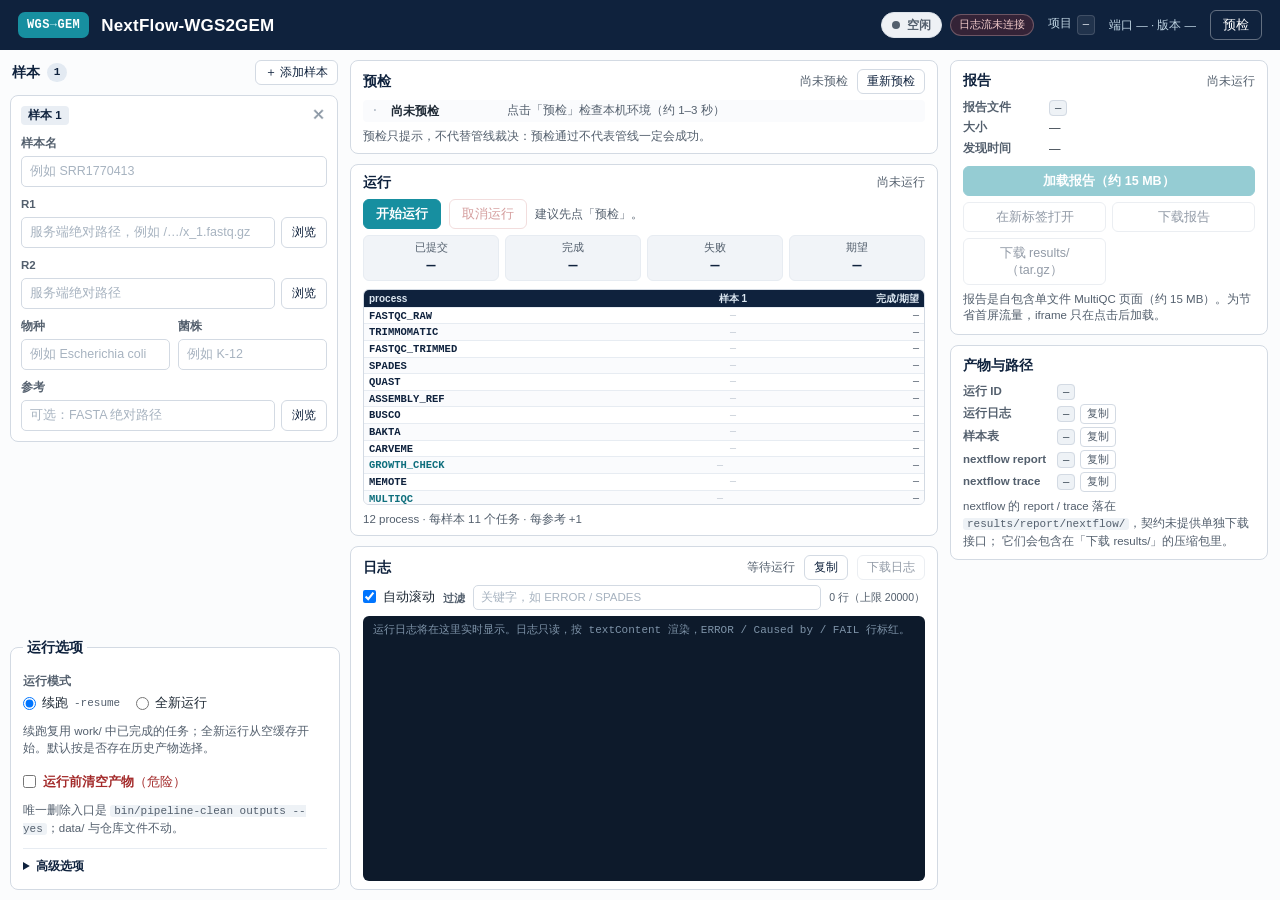
==== ui/index.html @ 9673b5d3 "feat(ui): add the single-page operational interface One page, no framework, no build, no external re" ====
<!DOCTYPE html>
<html lang="zh-CN">
<head>
<meta charset="utf-8">
<meta name="viewport" content="width=device-width, initial-scale=1">
<title>NextFlow-WGS2GEM · 本地运行控制台</title>
<link rel="icon" href="data:,">
<link rel="stylesheet" href="style.css">
</head>
<body>
<a class="skip-link" href="#main">跳到主内容</a>

<header class="topbar">
  <div class="brand">
    <span class="brand-mark" aria-hidden="true">WGS<span class="brand-arrow">→</span>GEM</span>
    <div class="brand-text">
      <h1>NextFlow-WGS2GEM</h1>
      <p>细菌 WGS → 基因组尺度代谢模型 · 本地单用户控制台</p>
    </div>
  </div>

  <div class="topbar-side">
    <div class="status-wrap">
      <span id="status-badge" class="badge badge-idle" data-state="idle" role="status" aria-live="polite">空闲</span>
      <span id="conn-badge" class="conn conn-off" title="日志流连接状态">日志流未连接</span>
    </div>
    <div class="meta-line">
      <span class="meta-item">项目 <code id="project-path" class="path" title="项目根目录">—</code></span>
      <span class="meta-item" id="server-meta">端口 — · 版本 —</span>
    </div>
    <button id="btn-preflight" class="btn btn-ghost" type="button">预检</button>
  </div>
</header>

<div id="lan-banner" class="banner banner-bad" role="alert" hidden></div>

<main id="main" class="layout">

  <!-- ======================= 左栏：输入 ======================= -->
  <section class="col col-left" aria-labelledby="left-h">
    <div class="col-head">
      <h2 id="left-h">样本 <span id="sample-count" class="count-chip">0</span></h2>
      <button id="btn-add-sample" class="btn btn-small" type="button">＋ 添加样本</button>
    </div>

    <div id="sample-list" class="sample-list" aria-live="polite"></div>
    <p id="sample-empty-hint" class="empty-hint" hidden>
      还没有样本。至少添加 1 个样本（样本名 + R1 + R2 绝对路径）才能开始运行。
    </p>

    <fieldset id="run-options" class="panel options-panel">
      <legend>运行选项</legend>

      <div class="field">
        <span class="field-label" id="mode-label">运行模式</span>
        <div class="radio-row" role="radiogroup" aria-labelledby="mode-label">
          <label class="radio"><input type="radio" name="mode" value="resume" checked> 续跑 <code>-resume</code></label>
          <label class="radio"><input type="radio" name="mode" value="fresh"> 全新运行</label>
        </div>
        <p class="hint">续跑复用 work/ 中已完成的任务；全新运行从空缓存开始。默认按是否存在历史产物选择。</p>
      </div>

      <div class="field">
        <label class="check danger-check">
          <input type="checkbox" id="clean-check">
          <span>运行前清空产物<em>（危险）</em></span>
        </label>
        <p class="hint">唯一删除入口是 <code>bin/pipeline-clean outputs --yes</code>；data/ 与仓库文件不动。</p>

        <div id="clean-plan" class="clean-plan" hidden>
          <div class="clean-plan-head">
            <span>pipeline-clean check · 将删除以下内容</span>
            <span class="badge badge-warn">不可撤销</span>
          </div>
          <pre id="clean-plan-text" class="clean-plan-text">（尚无预检结果，点击顶栏「预检」后显示清单）</pre>
          <p class="hint">勾选后开始运行会先展示清单并要求二次确认；确认后先执行清理，清理失败则不启动 nextflow。</p>
        </div>
      </div>

      <details class="advanced">
        <summary>高级选项</summary>
        <div class="adv-body">
          <div class="field">
            <label class="field-label" for="profile-select">profile</label>
            <select id="profile-select">
              <option value="standard">standard（默认）</option>
              <option value="lowmem">lowmem（低内存）</option>
            </select>
          </div>
          <div class="field">
            <label class="field-label" for="report-tag">report_tag</label>
            <input id="report-tag" type="text" inputmode="latin" placeholder="例如 cohortB（可空）" autocomplete="off" spellcheck="false">
            <p class="hint">只允许字母、数字、点、下划线、连字符；空值表示不传 <code>--report_tag</code>。</p>
          </div>
        </div>
      </details>
    </fieldset>
  </section>

  <!-- ======================= 中栏：运行 ======================= -->
  <section class="col col-mid" aria-labelledby="mid-h">
    <h2 id="mid-h" class="sr-only">运行状态</h2>

    <div id="failure-panel" class="panel panel-fail" role="alert" hidden></div>
    <div id="notice-panel" class="notice" hidden></div>

    <section class="panel panel-preflight" aria-labelledby="preflight-h">
      <div class="panel-head">
        <h2 id="preflight-h">预检</h2>
        <span id="preflight-summary" class="summary muted">尚未预检</span>
        <button id="btn-preflight-2" class="btn btn-small" type="button">重新预检</button>
      </div>
      <ul id="preflight-list" class="check-list">
        <li class="check-item status-unknown"><span class="check-icon" aria-hidden="true">·</span><span class="check-label">尚未预检</span><span class="check-detail">点击「预检」检查本机环境（约 1–3 秒）</span></li>
      </ul>
      <p id="preflight-foot" class="hint">预检只提示，不代替管线裁决：预检通过不代表管线一定会成功。</p>
    </section>

    <section class="panel panel-run" aria-labelledby="run-h">
      <div class="panel-head">
        <h2 id="run-h">运行</h2>
        <span id="run-meta" class="summary muted">尚未运行</span>
      </div>

      <div class="action-row">
        <button id="btn-run" class="btn btn-primary" type="button" disabled>开始运行</button>
        <button id="btn-cancel" class="btn btn-danger" type="button" disabled>取消运行</button>
        <span id="action-hint" class="hint" role="status" aria-live="polite"></span>
      </div>

      <div class="counters" aria-label="任务计数">
        <div class="counter"><span class="counter-label">已提交</span><b id="count-submitted">—</b></div>
        <div class="counter"><span class="counter-label">完成</span><b id="count-completed">—</b></div>
        <div class="counter"><span class="counter-label">失败</span><b id="count-failed">—</b></div>
        <div class="counter"><span class="counter-label">期望</span><b id="count-expected">—</b></div>
      </div>

      <div class="ladder-wrap">
        <table id="ladder" class="ladder">
          <caption class="sr-only">阶段阶梯：12 个 process × 样本的完成情况</caption>
          <thead id="ladder-head"></thead>
          <tbody id="ladder-body"></tbody>
        </table>
      </div>
      <p id="ladder-hint" class="hint"></p>
    </section>

    <section class="panel panel-log" aria-labelledby="log-h">
      <div class="panel-head log-head">
        <h2 id="log-h">日志</h2>
        <span id="log-meta" class="summary muted">等待运行</span>
        <button id="btn-log-copy" class="btn btn-small" type="button">复制</button>
        <a id="btn-log-download" class="btn btn-small" href="api/download?what=log">下载日志</a>
      </div>
      <div class="log-toolbar">
        <label class="check"><input type="checkbox" id="auto-scroll" checked> 自动滚动</label>
        <label class="field-label" for="log-filter">过滤</label>
        <input id="log-filter" type="search" placeholder="关键字，如 ERROR / SPADES" autocomplete="off" spellcheck="false">
        <span id="log-count" class="muted">0 行</span>
      </div>
      <pre id="log" class="log" tabindex="0" aria-label="运行日志（只读）"><span class="log-placeholder">运行日志将在这里实时显示。日志只读，按 textContent 渲染，ERROR / Caused by / FAIL 行标红。</span></pre>
    </section>
  </section>

  <!-- ======================= 右栏：结果 ======================= -->
  <aside class="col col-right" aria-labelledby="right-h">
    <h2 id="right-h" class="sr-only">结果与产物</h2>

    <section class="panel panel-report" aria-labelledby="report-h">
      <div class="panel-head">
        <h2 id="report-h">报告</h2>
        <span id="report-state" class="summary muted">尚未运行</span>
      </div>

      <dl class="kv">
        <dt>报告文件</dt>
        <dd><code id="report-path" class="path">—</code></dd>
        <dt>大小</dt>
        <dd id="report-size">—</dd>
        <dt>发现时间</dt>
        <dd id="report-found">—</dd>
      </dl>

      <div class="report-actions">
        <button id="btn-load-report" class="btn btn-primary" type="button" disabled>加载报告（约 15 MB）</button>
        <a id="link-open-report" class="btn" href="api/report" target="_blank" rel="noopener" aria-disabled="true">在新标签打开</a>
        <button id="btn-download-report" class="btn" type="button" disabled>下载报告</button>
        <a id="link-download-results" class="btn" href="api/download?what=results" aria-disabled="true">下载 results/（tar.gz）</a>
      </div>
      <p id="report-hint" class="hint">报告是自包含单文件 MultiQC 页面。为节省首屏流量，iframe 只在点击后加载。</p>

      <div id="report-frame-wrap" class="report-frame-wrap" hidden>
        <div class="report-frame-bar">
          <span>报告预览（iframe）</span>
          <button id="btn-unload-report" class="btn btn-small" type="button">卸载 iframe</button>
        </div>
        <iframe id="report-frame" class="report-frame" title="MultiQC 报告预览"></iframe>
      </div>
    </section>

    <section class="panel panel-artifacts" aria-labelledby="artifacts-h">
      <div class="panel-head">
        <h2 id="artifacts-h">产物与路径</h2>
      </div>
      <dl class="kv kv-artifacts">
        <dt>运行 ID</dt>
        <dd><code id="artifact-run-id" class="path">—</code></dd>
        <dt>运行日志</dt>
        <dd><code id="artifact-log" class="path">—</code><button class="btn-mini" type="button" data-copy="artifact-log">复制</button></dd>
        <dt>样本表</dt>
        <dd><code id="artifact-sheet" class="path">—</code><button class="btn-mini" type="button" data-copy="artifact-sheet">复制</button></dd>
        <dt>nextflow report</dt>
        <dd><code id="artifact-nf-report" class="path">—</code><button class="btn-mini" type="button" data-copy="artifact-nf-report">复制</button></dd>
        <dt>nextflow trace</dt>
        <dd><code id="artifact-nf-trace" class="path">—</code><button class="btn-mini" type="button" data-copy="artifact-nf-trace">复制</button></dd>
      </dl>
      <p class="hint">
        nextflow 的 report / trace 落在 <code>results/report/nextflow/</code>，契约未提供单独下载接口；
        它们会包含在「下载 results/」的压缩包里。
      </p>
    </section>
  </aside>
</main>

<div id="toast-region" class="toast-region" role="status" aria-live="polite"></div>
<div id="modal-root"></div>

<div id="auth-overlay" class="overlay" hidden>
  <div class="overlay-card">
    <h1>需要启动器 token</h1>
    <p>本页面只能通过启动器打印的完整 URL 打开（URL 里带 <code>?token=…</code>）。</p>
    <p class="hint">请在终端运行 <code>bin/pipeline-ui</code>，然后打开它打印的地址；不要把地址发给别人。</p>
  </div>
</div>

<script src="app.js"></script>
</body>
</html>
---- ui/style.css ----
/* NextFlow-WGS2GEM — local UI. No external resources, no framework, no build. */

:root {
  --navy: #0f223d;
  --navy-soft: #1b3557;
  --teal: #178fa0;
  --teal-dark: #0f6f7d;
  --grey: #535f6d;
  --line: #d3dae3;
  --line-soft: #e7ecf2;
  --bg: #fbfcfd;
  --panel: #f1f4f8;
  --white: #ffffff;
  --ink: #1c2733;
  --warn: #b06a00;
  --warn-bg: #fdf3e3;
  --ok: #1b6e40;
  --ok-bg: #e8f4ec;
  --bad: #a32a2a;
  --bad-bg: #fdeaea;
  --interrupted: #5b4b8a;
  --interrupted-bg: #eeebf7;
  --radius: 8px;
  --mono: "SF Mono", Menlo, Consolas, "Liberation Mono", monospace;
}

* { box-sizing: border-box; }

/* The `hidden` attribute must win over any author `display` rule. */
[hidden] { display: none !important; }

html, body { height: 100%; }

body {
  margin: 0;
  background: var(--bg);
  color: var(--ink);
  font: 14px/1.5 -apple-system, BlinkMacSystemFont, "Segoe UI", "PingFang SC",
        "Hiragino Sans GB", "Microsoft YaHei", Helvetica, Arial, sans-serif;
  display: flex;
  flex-direction: column;
  overflow: hidden;
}

code, pre, .mono { font-family: var(--mono); }

.sr-only {
  position: absolute; width: 1px; height: 1px; padding: 0; margin: -1px;
  overflow: hidden; clip: rect(0 0 0 0); white-space: nowrap; border: 0;
}

.skip-link {
  position: absolute; left: 12px; top: -48px; z-index: 100;
  background: var(--navy); color: #fff; padding: 8px 14px; border-radius: 0 0 6px 6px;
  text-decoration: none; transition: top .15s ease;
}
.skip-link:focus { top: 0; }

/* ---------------------------------------------------------------- topbar */

.topbar {
  flex: 0 0 auto;
  background: var(--navy);
  color: #fff;
  padding: 10px 18px;
  display: flex;
  align-items: center;
  justify-content: space-between;
  gap: 16px;
  flex-wrap: wrap;
}

.brand { display: flex; align-items: center; gap: 12px; min-width: 0; }

.brand-mark {
  flex: 0 0 auto;
  background: var(--teal);
  color: #fff;
  border-radius: 7px;
  padding: 7px 9px;
  font: 700 12px/1 var(--mono);
  letter-spacing: .4px;
}
.brand-arrow { color: #c8f0f5; }

.brand-text { min-width: 0; }
.brand-text h1 { margin: 0; font-size: 17px; letter-spacing: .2px; line-height: 1.25; }
.brand-text p { margin: 1px 0 0; font-size: 11.5px; color: #bfd4e2; }

.topbar-side {
  display: flex;
  align-items: center;
  gap: 14px;
  flex-wrap: wrap;
  justify-content: flex-end;
}

.status-wrap { display: flex; align-items: center; gap: 8px; }

.meta-line {
  display: flex;
  align-items: center;
  gap: 14px;
  font-size: 11.5px;
  color: #bfd4e2;
  min-width: 0;
  flex-wrap: wrap;
}
.meta-item { display: inline-flex; align-items: baseline; gap: 5px; min-width: 0; }
.meta-item code.path {
  max-width: 300px;
  overflow: hidden;
  text-overflow: ellipsis;
  white-space: nowrap;
  color: #e8eef5;
  background: rgba(255, 255, 255, .08);
  border-color: rgba(255, 255, 255, .14);
}

/* -------------------------------------------------------------- status */

.badge {
  display: inline-flex;
  align-items: center;
  gap: 7px;
  border-radius: 999px;
  padding: 3px 10px;
  font-size: 12px;
  font-weight: 600;
  border: 1px solid transparent;
  white-space: nowrap;
}
.badge::before {
  content: "";
  width: 8px; height: 8px; border-radius: 50%;
  background: currentColor;
  flex: 0 0 auto;
}
.badge-idle { color: var(--grey); background: #eef1f5; border-color: #dde3ea; }
.badge-running { color: #0e6c79; background: #e2f4f7; border-color: #b9e3ea; }
.badge-running::before { animation: pulse 1.3s ease-in-out infinite; }
.badge-done { color: var(--ok); background: var(--ok-bg); border-color: #c4e3cf; }
.badge-failed { color: var(--bad); background: var(--bad-bg); border-color: #efc3c3; }
.badge-cancelled { color: var(--warn); background: var(--warn-bg); border-color: #edd6ae; }
.badge-interrupted { color: var(--interrupted); background: var(--interrupted-bg); border-color: #d6cfec; }
.badge-warn { color: var(--warn); background: var(--warn-bg); border-color: #edd6ae; font-size: 11px; }
.badge-warn::before { display: none; }

@keyframes pulse {
  0%, 100% { opacity: 1; transform: scale(1); }
  50% { opacity: .35; transform: scale(.75); }
}

.conn {
  font-size: 10.5px;
  padding: 2px 8px;
  border-radius: 999px;
  border: 1px solid transparent;
  white-space: nowrap;
}
.conn-on { color: #a9e6ef; background: rgba(23, 143, 160, .28); border-color: rgba(169, 230, 239, .35); }
.conn-off { color: #f0c9c9; background: rgba(163, 42, 42, .25); border-color: rgba(240, 201, 201, .3); }

/* --------------------------------------------------------------- banner */

.banner { flex: 0 0 auto; padding: 7px 18px; font-size: 12.5px; }
.banner-bad {
  background: var(--bad-bg);
  color: var(--bad);
  border-bottom: 1px solid #efc3c3;
}

/* ---------------------------------------------------------------- layout */

.layout {
  flex: 1 1 auto;
  min-height: 0;
  display: grid;
  grid-template-columns: 356px minmax(0, 1fr) 348px;
  gap: 12px;
  padding: 12px;
  overflow: hidden;
}

.col {
  min-width: 0;
  min-height: 0;
  display: flex;
  flex-direction: column;
  gap: 10px;
}
.col-left { overflow: hidden; }
.col-mid { overflow-y: auto; overscroll-behavior: contain; padding-right: 2px; }
.col-right { overflow-y: auto; overscroll-behavior: contain; padding-right: 2px; }

.col-head {
  flex: 0 0 auto;
  display: flex;
  align-items: center;
  justify-content: space-between;
  gap: 10px;
  padding: 0 2px;
}
.col-head h2 { margin: 0; font-size: 14px; color: var(--navy); display: flex; align-items: center; gap: 7px; }

.count-chip {
  display: inline-flex;
  align-items: center;
  justify-content: center;
  min-width: 20px;
  height: 19px;
  padding: 0 6px;
  border-radius: 999px;
  background: #e3eaf2;
  color: var(--navy);
  font: 600 11px/1 var(--mono);
}

/* ---------------------------------------------------------------- panels */

.col-mid .panel { padding: 8px 12px; }

.panel {
  background: var(--white);
  border: 1px solid var(--line);
  border-radius: var(--radius);
  padding: 10px 12px;
  flex: 0 0 auto;
}
.panel-head {
  display: flex;
  align-items: center;
  gap: 9px;
  flex-wrap: wrap;
}
.panel-head h2 {
  margin: 0;
  font-size: 13.5px;
  color: var(--navy);
  font-weight: 700;
}
.panel-head .summary { margin-left: auto; }
.summary { font-size: 11.5px; color: var(--grey); font-weight: 500; }
.muted { color: var(--grey); }
.hint { margin: 6px 0 0; font-size: 11.5px; color: var(--grey); line-height: 1.45; }
.hint code { font-size: 11px; background: #eef2f6; padding: 0 4px; border-radius: 3px; }

/* --------------------------------------------------------------- buttons */

.btn {
  display: inline-flex;
  align-items: center;
  justify-content: center;
  gap: 6px;
  border: 1px solid var(--line);
  background: var(--white);
  color: var(--navy);
  border-radius: 6px;
  padding: 6px 12px;
  font: inherit;
  font-size: 12.5px;
  line-height: 1.3;
  cursor: pointer;
  text-decoration: none;
  white-space: nowrap;
  transition: background .12s ease, border-color .12s ease, color .12s ease;
}
.btn:hover { border-color: var(--teal); background: #eef7f9; }
.btn:focus-visible,
.btn-mini:focus-visible,
.fs-item:focus-visible,
input:focus-visible,
select:focus-visible,
summary:focus-visible {
  outline: 2px solid var(--teal);
  outline-offset: 2px;
}
.btn-primary { background: var(--teal); border-color: var(--teal); color: #fff; font-weight: 600; }
.btn-primary:hover { background: var(--teal-dark); border-color: var(--teal-dark); color: #fff; }
.btn-danger { color: var(--bad); border-color: #e3b5b5; background: #fff; }
.btn-danger:hover { background: var(--bad-bg); border-color: var(--bad); }
.btn-ghost {
  background: transparent;
  border-color: rgba(255, 255, 255, .35);
  color: #fff;
}
.btn-ghost:hover { background: rgba(255, 255, 255, .12); border-color: rgba(255, 255, 255, .6); }
.btn-small { font-size: 11.5px; padding: 4px 9px; }
.btn-mini {
  border: 1px solid var(--line);
  background: #fff;
  color: var(--grey);
  border-radius: 4px;
  padding: 1px 6px;
  margin-left: 5px;
  font: inherit;
  font-size: 10.5px;
  cursor: pointer;
}
.btn-mini:hover { color: var(--teal-dark); border-color: var(--teal); }
.btn[disabled], .btn[aria-disabled="true"], .btn.is-disabled {
  opacity: .45;
  cursor: not-allowed;
  pointer-events: none;
}
.btn[disabled]:hover, .btn.is-disabled:hover { background: var(--white); border-color: var(--line); }
.btn-primary[disabled]:hover { background: var(--teal); border-color: var(--teal); }

/* ---------------------------------------------------------------- fields */

.field { display: flex; flex-direction: column; gap: 4px; margin-top: 9px; }
.field-label { font-size: 11.5px; color: var(--grey); font-weight: 600; }
input[type="text"], input[type="search"], select {
  width: 100%;
  min-width: 0;
  padding: 5px 8px;
  border: 1px solid var(--line);
  border-radius: 5px;
  background: #fff;
  color: var(--ink);
  font: inherit;
  font-size: 12.5px;
}
input[type="text"]:focus, input[type="search"]:focus, select:focus { border-color: var(--teal); }
input::placeholder { color: #a7b3c0; }
input:disabled, select:disabled, input[type="radio"]:disabled, input[type="checkbox"]:disabled {
  background: #f4f6f8;
  cursor: not-allowed;
}
.field.input-invalid, input.input-invalid, .sample-card .input-invalid { border-color: var(--bad); background: #fff7f7; }
.field-error { margin: 2px 0 0; color: var(--bad); font-size: 11px; }
.field-error-line { display: block; line-height: 1.4; }
body.modal-open { overflow: hidden; }

.input-row { display: flex; gap: 6px; align-items: stretch; }
.input-row input { flex: 1 1 auto; }
.input-row .btn { flex: 0 0 auto; padding-left: 10px; padding-right: 10px; }

.check {
  display: flex;
  align-items: flex-start;
  gap: 7px;
  font-size: 12.5px;
  margin-top: 8px;
  cursor: pointer;
}
.check input { margin: 2px 0 0; flex: 0 0 auto; }
.danger-check span { color: var(--bad); font-weight: 600; }
.danger-check em { font-style: normal; font-weight: 500; }

.radio-row { display: flex; gap: 16px; flex-wrap: wrap; }
.radio {
  display: inline-flex;
  align-items: center;
  gap: 6px;
  font-size: 12.5px;
  cursor: pointer;
}
.radio input { margin: 0; }
.radio code { font-size: 11px; color: var(--grey); }

/* ------------------------------------------------------------ options panel */

.options-panel {
  flex: 0 0 auto;
  margin: 0;
  border: 1px solid var(--line);
  border-radius: var(--radius);
  background: var(--white);
  padding: 6px 12px 10px;
}
.options-panel legend {
  padding: 0 4px;
  font-size: 13.5px;
  font-weight: 700;
  color: var(--navy);
}
.advanced { margin-top: 10px; border-top: 1px solid var(--line-soft); padding-top: 4px; }
.advanced summary {
  cursor: pointer;
  font-size: 12px;
  font-weight: 600;
  color: var(--navy);
  padding: 4px 0;
}
.advanced summary:hover { color: var(--teal-dark); }
.adv-body { padding-left: 2px; }
.adv-body .field:first-child { margin-top: 2px; }

.clean-plan {
  margin-top: 8px;
  border: 1px solid #edd6ae;
  background: var(--warn-bg);
  border-radius: 6px;
  padding: 8px 10px;
}
.clean-plan-head {
  display: flex;
  align-items: center;
  justify-content: space-between;
  gap: 8px;
  font-size: 11.5px;
  font-weight: 600;
  color: var(--warn);
}
.clean-plan-text {
  margin: 6px 0 0;
  max-height: 130px;
  overflow: auto;
  background: #fffaf1;
  border: 1px solid #f0dfc2;
  border-radius: 5px;
  padding: 6px 8px;
  font-family: var(--mono);
  font-size: 10.5px;
  line-height: 1.4;
  color: #5c4719;
  white-space: pre-wrap;
  overflow-wrap: anywhere;
}

/* ------------------------------------------------------------ sample cards */

.sample-list {
  flex: 1 1 auto;
  min-height: 96px;
  overflow-y: auto;
  display: flex;
  flex-direction: column;
  gap: 9px;
  padding-right: 2px;
  overscroll-behavior: contain;
}
.sample-card {
  flex: 0 0 auto;
  border: 1px solid var(--line);
  border-radius: 8px;
  background: #fff;
  padding: 8px 10px 10px;
}
.sample-card-head {
  display: flex;
  align-items: center;
  justify-content: space-between;
  gap: 8px;
}
.sample-idx {
  font-size: 11.5px;
  font-weight: 700;
  color: var(--navy);
  background: #e9eef4;
  border-radius: 4px;
  padding: 1px 7px;
}
.btn-remove {
  border: 1px solid transparent;
  background: transparent;
  color: #8c98a5;
  border-radius: 4px;
  width: 22px;
  height: 22px;
  line-height: 1;
  font-size: 14px;
  cursor: pointer;
}
.btn-remove:hover { color: var(--bad); background: var(--bad-bg); border-color: #efc3c3; }
.sample-grid-2 { display: grid; grid-template-columns: 1fr 1fr; gap: 0 8px; }
.empty-hint {
  flex: 0 0 auto;
  margin: 0;
  padding: 10px 12px;
  border: 1px dashed var(--line);
  border-radius: 6px;
  background: #fff;
  color: var(--grey);
  font-size: 12px;
}
.locked-banner {
  flex: 0 0 auto;
  border-left: 4px solid var(--teal);
  background: #eaf6f8;
  color: var(--teal-dark);
  border-radius: 0 6px 6px 0;
  padding: 7px 12px;
  font-size: 12px;
}

/* --------------------------------------------------------------- preflight */

.check-list {
  list-style: none;
  margin: 6px 0 0;
  padding: 0;
  display: flex;
  flex-direction: column;
  gap: 1px;
  max-height: 100px;
  overflow-y: auto;
  overscroll-behavior: contain;
}
.check-item {
  display: grid;
  grid-template-columns: 16px 108px minmax(0, 1fr);
  gap: 2px 8px;
  align-items: start;
  padding: 2px 4px;
  border-radius: 4px;
  font-size: 12px;
}
.check-item:nth-child(odd) { background: #fafbfd; }
.check-icon { font-weight: 700; text-align: center; line-height: 1.4; }
.check-label { color: var(--ink); font-weight: 600; white-space: nowrap; overflow: hidden; text-overflow: ellipsis; }
.check-detail { color: var(--grey); font-size: 11.5px; overflow-wrap: anywhere; }
.check-hint {
  grid-column: 2 / 4;
  color: var(--warn);
  font-size: 11px;
  line-height: 1.35;
}
.status-ok .check-icon { color: var(--ok); }
.status-warn .check-icon { color: var(--warn); }
.status-fail .check-icon { color: var(--bad); }
.status-unknown .check-icon { color: #b6bfc9; }
.status-warn { background: #fffbf3; }
.status-fail { background: #fff7f7; }
.status-fail .check-hint { color: var(--bad); }

/* ------------------------------------------------------------------ notice */

.notice {
  flex: 0 0 auto;
  border-left: 4px solid var(--teal);
  background: #eaf6f8;
  color: #14515a;
  padding: 8px 12px;
  border-radius: 0 7px 7px 0;
  font-size: 12.5px;
}
.notice p { margin: 3px 0 0; }
.notice-warn { border-left-color: var(--warn); background: var(--warn-bg); color: #6b4c10; }
.notice-bad { border-left-color: var(--bad); background: var(--bad-bg); color: #6d1c1c; }
.notice-interrupted { border-left-color: var(--interrupted); background: var(--interrupted-bg); color: #3f3569; }

/* ------------------------------------------------------------ failure panel */

.panel-fail {
  border-color: #e3b5b5;
  background: #fffafa;
  border-left: 4px solid var(--bad);
}
.panel-fail .panel-head h2 { color: var(--bad); }
.failure-message { margin: 6px 0 0; font-size: 12.5px; color: var(--ink); font-weight: 600; }
.failure-kv {
  display: grid;
  grid-template-columns: 78px minmax(0, 1fr);
  gap: 3px 10px;
  margin: 6px 0 0;
  font-size: 12px;
}
.failure-kv dt { color: var(--grey); font-weight: 600; }
.failure-kv dd { margin: 0; min-width: 0; overflow-wrap: anywhere; }
.failure-kv code { font-family: var(--mono); font-size: 11px; background: #f4eeee; padding: 0 4px; border-radius: 3px; }
.failure-kv .bad-num { color: var(--bad); font-weight: 700; font-family: var(--mono); }
.stderr-details { margin-top: 7px; border: 1px solid #efc3c3; border-radius: 6px; background: #fff; }
.stderr-details summary { cursor: pointer; padding: 5px 9px; font-size: 11.5px; font-weight: 600; color: var(--bad); }
.stderr-details pre {
  margin: 0;
  max-height: 170px;
  overflow: auto;
  padding: 8px 10px;
  border-top: 1px solid #f3dada;
  background: #2a1214;
  color: #ffd9d9;
  font-size: 10.5px;
  line-height: 1.45;
  white-space: pre-wrap;
  overflow-wrap: anywhere;
  border-radius: 0 0 6px 6px;
}
.failure-actions { display: flex; gap: 8px; margin-top: 8px; flex-wrap: wrap; }

/* --------------------------------------------------------------- counters */

.action-row {
  display: flex;
  align-items: center;
  gap: 8px;
  flex-wrap: wrap;
  margin-top: 6px;
}
.action-row .hint { margin: 0; }
#action-hint { color: var(--grey); }

.counters {
  display: grid;
  grid-template-columns: repeat(4, 1fr);
  gap: 6px;
  margin-top: 6px;
}
.counter {
  background: var(--panel);
  border: 1px solid var(--line-soft);
  border-radius: 6px;
  padding: 4px 6px;
  text-align: center;
}
.counter-label { display: block; font-size: 10.5px; color: var(--grey); }
.counter b {
  display: block;
  font: 700 15px/1.3 var(--mono);
  color: var(--navy);
  font-variant-numeric: tabular-nums;
}
.counter-failed b { color: var(--bad); }

/* ------------------------------------------------------------------ ladder */

.panel-run { flex: 0 0 auto; }
.ladder-wrap {
  margin-top: 8px;
  max-height: 216px;
  overflow: auto;
  border: 1px solid var(--line);
  border-radius: 6px;
  overscroll-behavior: contain;
}
.ladder {
  border-collapse: collapse;
  width: 100%;
  font-size: 11px;
}
.ladder caption { text-align: left; }
.ladder th, .ladder td {
  padding: 0 5px;
  border-bottom: 1px solid var(--line-soft);
  text-align: left;
  white-space: nowrap;
  line-height: 1.3;
}
.ladder thead th {
  position: sticky;
  top: 0;
  z-index: 1;
  background: var(--navy);
  color: #dce7f1;
  font-weight: 600;
  font-size: 10px;
  padding: 2px 5px;
}
.ladder thead th.col-step { min-width: 108px; }
.ladder thead th.col-sample, .ladder td.cell {
  text-align: center;
  width: 42px;
}
.ladder thead th.col-count, .ladder td.row-count { text-align: right; }
.ladder tbody tr:nth-child(even) { background: #fafbfd; }
.ladder tbody tr:hover { background: #f1f7f9; }
.ladder tbody tr:last-child td { border-bottom: none; }
.step-name { font-family: var(--mono); font-size: 10.5px; line-height: 1.3; color: var(--navy); font-weight: 600; }
.step-name.is-agg { color: var(--teal-dark); }
.step-bad { color: var(--bad); font-size: 10px; margin-left: 3px; }
.step-run { color: var(--warn); font-size: 10px; margin-left: 3px; }
.row-count { font-family: var(--mono); font-size: 10px; color: var(--grey); }
.row-count .rc-bad { color: var(--bad); font-weight: 700; }
.cell { font-family: var(--mono); font-size: 10px; }
.cell-done { background: var(--ok-bg); color: var(--ok); font-weight: 700; }
.cell-part { background: var(--warn-bg); color: var(--warn); font-weight: 700; }
.cell-fail { background: var(--bad-bg); color: var(--bad); font-weight: 700; }
.cell-na { color: #c2cad3; }
.cell-agg { text-align: center; font-family: var(--mono); font-size: 10px; }
.ladder-hint { min-height: 0; font-size: 10.5px; margin-top: 4px; line-height: 1.4; }

/* --------------------------------------------------------------------- log */

.panel-log {
  flex: 1 1 auto;
  min-height: 188px;
  display: flex;
  flex-direction: column;
  padding-bottom: 8px;
}
.log-head h2 { flex: 0 0 auto; }
.log-head .btn { flex: 0 0 auto; }
.log-head .summary { margin-left: auto; }
.log-toolbar {
  display: flex;
  align-items: center;
  gap: 8px;
  flex-wrap: wrap;
  font-size: 11.5px;
  margin: 5px 0 6px;
}
.log-toolbar .check { margin-top: 0; }
.log-toolbar .field-label { font-size: 11px; }
.log-toolbar input[type="search"] { flex: 1 1 120px; width: auto; min-width: 100px; padding: 3px 7px; font-size: 11.5px; }
.log-toolbar .muted { font-size: 10.5px; margin-left: auto; }
.log {
  flex: 1 1 auto;
  min-height: 140px;
  margin: 0;
  background: #0d1a2b;
  color: #dbe6f2;
  border-radius: 6px;
  padding: 7px 10px;
  overflow: auto;
  font-family: var(--mono);
  font-size: 11px;
  line-height: 1.45;
  tab-size: 4;
  overscroll-behavior: contain;
}
.log:focus-visible { outline: 2px solid var(--teal); outline-offset: 1px; }
.log-line {
  display: block;
  min-height: 1.45em;
  white-space: pre-wrap;
  overflow-wrap: anywhere;
}
.log-line.log-err { color: #ff9c9c; background: rgba(163, 42, 42, .22); }
.log-line.log-dim { color: #7e93a8; }
.log-placeholder { color: #7e93a8; }

/* ------------------------------------------------------------------ report */

.kv {
  display: grid;
  grid-template-columns: 78px minmax(0, 1fr);
  gap: 3px 8px;
  margin: 7px 0 0;
  font-size: 11.5px;
  align-items: baseline;
}
.kv dt { color: var(--grey); font-weight: 600; }
.kv dd { margin: 0; min-width: 0; overflow-wrap: anywhere; }
code.path {
  font-family: var(--mono);
  font-size: 10.5px;
  color: #33414f;
  background: #eef2f6;
  border: 1px solid var(--line);
  border-radius: 4px;
  padding: 1px 5px;
  overflow-wrap: anywhere;
}
.kv-artifacts { grid-template-columns: 86px minmax(0, 1fr); }
.report-actions {
  display: grid;
  grid-template-columns: 1fr 1fr;
  gap: 6px;
  margin-top: 9px;
}
.report-actions .btn { white-space: normal; text-align: center; }
.report-actions .btn-primary { grid-column: 1 / -1; }
.report-frame-wrap {
  margin-top: 9px;
  border: 1px solid var(--line);
  border-radius: 6px;
  overflow: hidden;
}
.report-frame-bar {
  display: flex;
  align-items: center;
  justify-content: space-between;
  gap: 8px;
  padding: 4px 8px;
  background: var(--panel);
  border-bottom: 1px solid var(--line);
  font-size: 11px;
  color: var(--grey);
}
.report-frame {
  display: block;
  width: 100%;
  height: 340px;
  border: 0;
  background: #fff;
}

/* ------------------------------------------------------------------ modal */

.modal-backdrop {
  position: fixed;
  inset: 0;
  background: rgba(15, 34, 61, .52);
  display: flex;
  align-items: center;
  justify-content: center;
  padding: 20px;
  z-index: 50;
}
.modal {
  background: var(--white);
  border-radius: 10px;
  width: min(780px, 100%);
  max-height: min(740px, calc(100vh - 40px));
  display: flex;
  flex-direction: column;
  box-shadow: 0 22px 60px rgba(15, 34, 61, .38);
}
.modal-sm { width: min(520px, 100%); }
.modal-head {
  display: flex;
  align-items: flex-start;
  justify-content: space-between;
  gap: 12px;
  padding: 12px 16px;
  border-bottom: 1px solid var(--line);
}
.modal-head h2 { margin: 0; font-size: 15px; color: var(--navy); }
.modal-head p { margin: 2px 0 0; font-size: 11.5px; color: var(--grey); }
.modal-body { padding: 12px 16px; overflow: auto; }
.modal-foot {
  display: flex;
  align-items: center;
  justify-content: flex-end;
  gap: 8px;
  padding: 10px 16px;
  border-top: 1px solid var(--line);
}
.modal-note {
  background: #eef7f9;
  border-left: 4px solid var(--teal);
  border-radius: 0 5px 5px 0;
  padding: 8px 11px;
  font-size: 12px;
  margin: 0 0 10px;
  color: #14515a;
}
.modal-note-warn { background: var(--warn-bg); border-left-color: var(--warn); color: #6b4c10; }
.modal-pre {
  margin: 8px 0 0;
  max-height: 220px;
  overflow: auto;
  background: #fffaf1;
  border: 1px solid #f0dfc2;
  border-radius: 5px;
  padding: 8px 10px;
  font-family: var(--mono);
  font-size: 10.5px;
  line-height: 1.45;
  color: #5c4719;
  white-space: pre-wrap;
  overflow-wrap: anywhere;
}

/* fs browser */
.fs-path-row { display: flex; gap: 6px; }
.fs-path-row input { flex: 1 1 auto; }
.fs-shortcuts { display: flex; gap: 6px; flex-wrap: wrap; margin-top: 8px; }
.fs-hint { margin: 7px 0 0; font-size: 11.5px; color: var(--grey); }
.fs-hint.bad { color: var(--bad); }
.fs-list {
  list-style: none;
  margin: 9px 0 0;
  padding: 0;
  max-height: 330px;
  overflow: auto;
  border: 1px solid var(--line);
  border-radius: 6px;
  overscroll-behavior: contain;
}
.fs-item {
  display: flex;
  align-items: center;
  justify-content: space-between;
  gap: 10px;
  width: 100%;
  padding: 5px 10px;
  border: 0;
  border-bottom: 1px solid var(--line-soft);
  background: #fff;
  font: inherit;
  font-size: 12px;
  text-align: left;
  cursor: pointer;
}
.fs-item:last-child { border-bottom: 0; }
.fs-item:hover { background: var(--panel); }
.fs-name { font-family: var(--mono); font-size: 11.5px; overflow-wrap: anywhere; color: var(--ink); }
.fs-dir .fs-name { color: var(--navy); font-weight: 600; }
.fs-meta { flex: 0 0 auto; display: flex; align-items: center; gap: 7px; color: var(--grey); font-size: 10.5px; }
.kind-chip {
  font-size: 9.5px;
  padding: 0 5px;
  border-radius: 3px;
  background: #e3eef0;
  color: var(--teal-dark);
  text-transform: uppercase;
  letter-spacing: .3px;
}
.kind-chip.kind-fasta { background: #efe9f8; color: #5b4b8a; }
.fs-empty { padding: 12px; text-align: center; color: var(--grey); font-size: 12px; }

/* ------------------------------------------------------------------ toast */

.toast-region {
  position: fixed;
  right: 16px;
  bottom: 16px;
  z-index: 60;
  display: flex;
  flex-direction: column;
  gap: 8px;
  max-width: 400px;
}
.toast {
  background: var(--navy);
  color: #fff;
  border-left: 4px solid var(--teal);
  border-radius: 7px;
  padding: 9px 12px;
  font-size: 12px;
  line-height: 1.45;
  box-shadow: 0 10px 30px rgba(15, 34, 61, .32);
  animation: toast-in .16s ease-out;
}
.toast-error { background: #3b1d22; border-left-color: #ff8a8a; }
.toast-ok { border-left-color: #7fd6a4; }
@keyframes toast-in {
  from { opacity: 0; transform: translateY(6px); }
  to { opacity: 1; transform: translateY(0); }
}

/* ------------------------------------------------------------------ overlay */

.overlay {
  position: fixed;
  inset: 0;
  z-index: 80;
  background: rgba(15, 34, 61, .94);
  display: flex;
  align-items: center;
  justify-content: center;
  padding: 24px;
}
.overlay-card {
  background: #fff;
  border-radius: 10px;
  padding: 24px 28px;
  max-width: 560px;
}
.overlay-card h1 { margin: 0 0 8px; font-size: 20px; color: var(--navy); }
.overlay-card p { margin: 6px 0; font-size: 13px; }
.overlay-card code { background: #eef2f6; padding: 1px 5px; border-radius: 3px; }

/* --------------------------------------------------------------- responsive */

@media (max-width: 1360px) {
  .layout { grid-template-columns: 330px minmax(0, 1fr) 320px; gap: 10px; padding: 10px; }
  .brand-text p { display: none; }
  .meta-item code.path { max-width: 220px; }
}

@media (max-width: 1100px) {
  html, body { height: auto; overflow: auto; }
  body { display: block; }
  .topbar { padding: 10px 14px; }
  .layout {
    display: flex;
    flex-direction: column;
    overflow: visible;
    padding: 10px;
    gap: 10px;
  }
  .col { overflow: visible; padding-right: 0; }
  .col-left { display: flex; flex-direction: column; }
  .sample-list { max-height: none; overflow: visible; flex: 0 0 auto; }
  .col-mid, .col-right { display: flex; flex-direction: column; }
  .panel-log { min-height: 320px; }
  .log { max-height: 420px; }
  .ladder-wrap { max-height: none; }
  .report-frame { height: 480px; }
  .check-list { max-height: none; }
  .meta-item code.path { max-width: 260px; }
}

@media (max-width: 620px) {
  .brand-mark { display: none; }
  .brand-text h1 { font-size: 15px; }
  .topbar-side { width: 100%; justify-content: flex-start; }
  .meta-item code.path { max-width: 180px; }
  .sample-grid-2 { grid-template-columns: 1fr; }
  .report-actions { grid-template-columns: 1fr; }
  .report-actions .btn-primary { grid-column: auto; }
  .check-item { grid-template-columns: 16px 92px minmax(0, 1fr); }
  .counters { grid-template-columns: repeat(2, 1fr); }
  .modal-body { padding: 10px; }
}

@media (max-height: 860px) and (min-width: 1101px) {
  .panel { padding: 8px 10px; }
  .check-list { max-height: 104px; }
  .ladder-wrap { max-height: 208px; }
  .panel-log { min-height: 170px; }
  .log { min-height: 120px; }
  .counter b { font-size: 13.5px; }
}
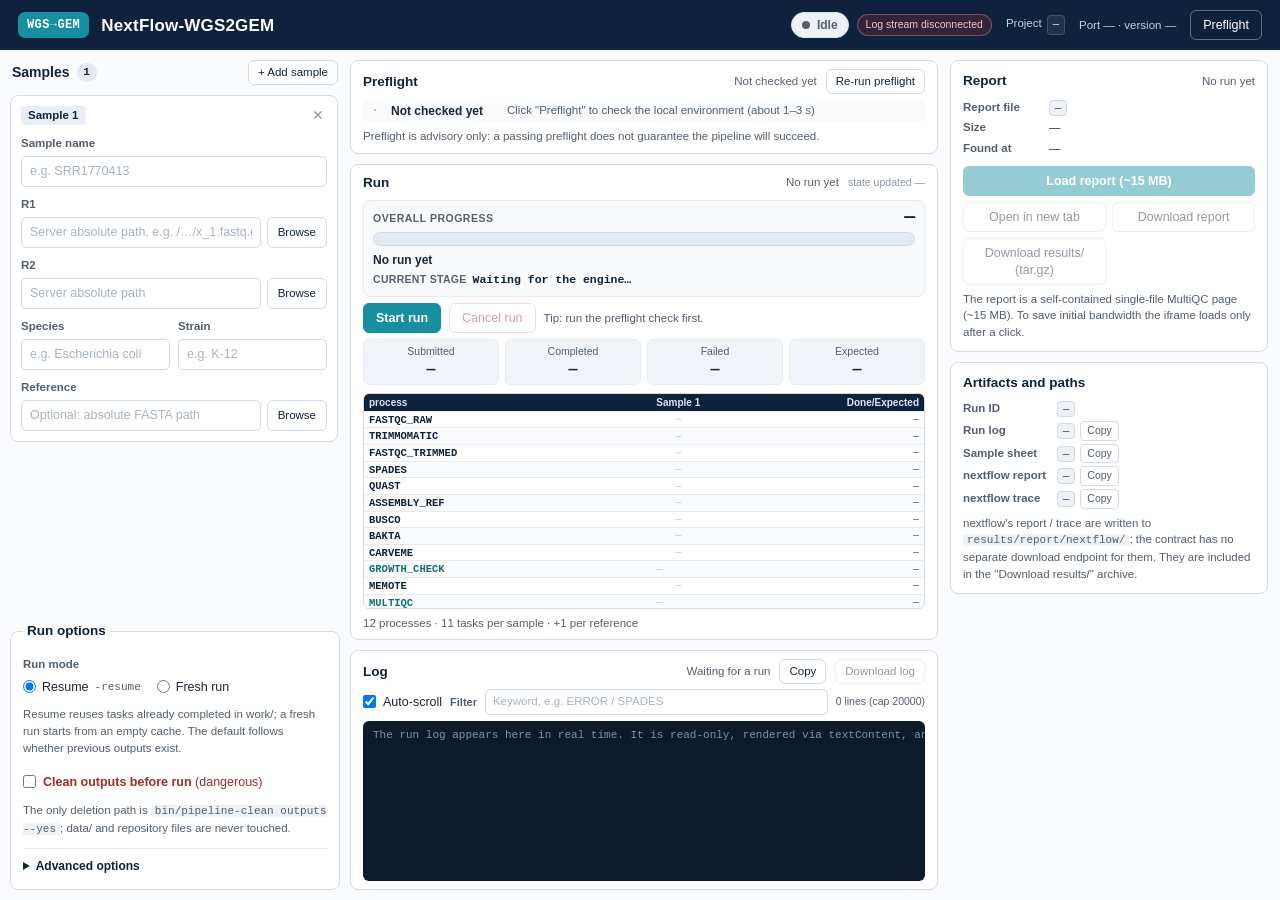
==== commit b06f57a7: "feat(ui): English interface, overall progress bar and a refresh safety net User feedback: "the UI ne" ====
--- a/ui/index.html
+++ b/ui/index.html
@@ -1,34 +1,34 @@
 <!DOCTYPE html>
-<html lang="zh-CN">
+<html lang="en">
 <head>
 <meta charset="utf-8">
 <meta name="viewport" content="width=device-width, initial-scale=1">
-<title>NextFlow-WGS2GEM · 本地运行控制台</title>
+<title>NextFlow-WGS2GEM · Local run console</title>
 <link rel="icon" href="data:,">
 <link rel="stylesheet" href="style.css">
 </head>
 <body>
-<a class="skip-link" href="#main">跳到主内容</a>
+<a class="skip-link" href="#main">Skip to main content</a>
 
 <header class="topbar">
   <div class="brand">
     <span class="brand-mark" aria-hidden="true">WGS<span class="brand-arrow">→</span>GEM</span>
     <div class="brand-text">
       <h1>NextFlow-WGS2GEM</h1>
-      <p>细菌 WGS → 基因组尺度代谢模型 · 本地单用户控制台</p>
+      <p>Bacterial WGS → genome-scale metabolic model · local single-user console</p>
     </div>
   </div>
 
   <div class="topbar-side">
     <div class="status-wrap">
-      <span id="status-badge" class="badge badge-idle" data-state="idle" role="status" aria-live="polite">空闲</span>
-      <span id="conn-badge" class="conn conn-off" title="日志流连接状态">日志流未连接</span>
+      <span id="status-badge" class="badge badge-idle" data-state="idle" role="status" aria-live="polite">Idle</span>
+      <span id="conn-badge" class="conn conn-off" title="Log stream connection state">Log stream disconnected</span>
     </div>
     <div class="meta-line">
-      <span class="meta-item">项目 <code id="project-path" class="path" title="项目根目录">—</code></span>
-      <span class="meta-item" id="server-meta">端口 — · 版本 —</span>
-    </div>
-    <button id="btn-preflight" class="btn btn-ghost" type="button">预检</button>
+      <span class="meta-item">Project <code id="project-path" class="path" title="Project root">—</code></span>
+      <span class="meta-item" id="server-meta">Port — · version —</span>
+    </div>
+    <button id="btn-preflight" class="btn btn-ghost" type="button">Preflight</button>
   </div>
 </header>
 
@@ -36,108 +36,126 @@
 
 <main id="main" class="layout">
 
-  <!-- ======================= 左栏：输入 ======================= -->
+  <!-- ======================= left column: inputs ======================= -->
   <section class="col col-left" aria-labelledby="left-h">
     <div class="col-head">
-      <h2 id="left-h">样本 <span id="sample-count" class="count-chip">0</span></h2>
-      <button id="btn-add-sample" class="btn btn-small" type="button">＋ 添加样本</button>
+      <h2 id="left-h">Samples <span id="sample-count" class="count-chip">0</span></h2>
+      <button id="btn-add-sample" class="btn btn-small" type="button">+ Add sample</button>
     </div>
 
     <div id="sample-list" class="sample-list" aria-live="polite"></div>
     <p id="sample-empty-hint" class="empty-hint" hidden>
-      还没有样本。至少添加 1 个样本（样本名 + R1 + R2 绝对路径）才能开始运行。
+      No samples yet. Add at least 1 sample (sample name + absolute R1 and R2 paths) to start a run.
     </p>
 
     <fieldset id="run-options" class="panel options-panel">
-      <legend>运行选项</legend>
+      <legend>Run options</legend>
 
       <div class="field">
-        <span class="field-label" id="mode-label">运行模式</span>
+        <span class="field-label" id="mode-label">Run mode</span>
         <div class="radio-row" role="radiogroup" aria-labelledby="mode-label">
-          <label class="radio"><input type="radio" name="mode" value="resume" checked> 续跑 <code>-resume</code></label>
-          <label class="radio"><input type="radio" name="mode" value="fresh"> 全新运行</label>
-        </div>
-        <p class="hint">续跑复用 work/ 中已完成的任务；全新运行从空缓存开始。默认按是否存在历史产物选择。</p>
+          <label class="radio"><input type="radio" name="mode" value="resume" checked> Resume <code>-resume</code></label>
+          <label class="radio"><input type="radio" name="mode" value="fresh"> Fresh run</label>
+        </div>
+        <p class="hint">Resume reuses tasks already completed in work/; a fresh run starts from an empty cache. The default follows whether previous outputs exist.</p>
       </div>
 
       <div class="field">
         <label class="check danger-check">
           <input type="checkbox" id="clean-check">
-          <span>运行前清空产物<em>（危险）</em></span>
+          <span>Clean outputs before run <em>(dangerous)</em></span>
         </label>
-        <p class="hint">唯一删除入口是 <code>bin/pipeline-clean outputs --yes</code>；data/ 与仓库文件不动。</p>
+        <p class="hint">The only deletion path is <code>bin/pipeline-clean outputs --yes</code>; data/ and repository files are never touched.</p>
 
         <div id="clean-plan" class="clean-plan" hidden>
           <div class="clean-plan-head">
-            <span>pipeline-clean check · 将删除以下内容</span>
-            <span class="badge badge-warn">不可撤销</span>
+            <span>pipeline-clean check · will delete</span>
+            <span class="badge badge-warn">Irreversible</span>
           </div>
-          <pre id="clean-plan-text" class="clean-plan-text">（尚无预检结果，点击顶栏「预检」后显示清单）</pre>
-          <p class="hint">勾选后开始运行会先展示清单并要求二次确认；确认后先执行清理，清理失败则不启动 nextflow。</p>
+          <pre id="clean-plan-text" class="clean-plan-text">(No preflight result yet; click "Preflight" in the top bar to show the list.)</pre>
+          <p class="hint">With this checked, starting a run first shows the list and asks for a second confirmation; after confirming, the clean runs first and nextflow is not started if the clean fails.</p>
         </div>
       </div>
 
       <details class="advanced">
-        <summary>高级选项</summary>
+        <summary>Advanced options</summary>
         <div class="adv-body">
           <div class="field">
             <label class="field-label" for="profile-select">profile</label>
             <select id="profile-select">
-              <option value="standard">standard（默认）</option>
-              <option value="lowmem">lowmem（低内存）</option>
+              <option value="standard">standard (default)</option>
+              <option value="lowmem">lowmem (low memory)</option>
             </select>
           </div>
           <div class="field">
             <label class="field-label" for="report-tag">report_tag</label>
-            <input id="report-tag" type="text" inputmode="latin" placeholder="例如 cohortB（可空）" autocomplete="off" spellcheck="false">
-            <p class="hint">只允许字母、数字、点、下划线、连字符；空值表示不传 <code>--report_tag</code>。</p>
+            <input id="report-tag" type="text" inputmode="latin" placeholder="e.g. cohortB (optional)" autocomplete="off" spellcheck="false">
+            <p class="hint">Only letters, digits, dot, underscore and hyphen are allowed; empty means <code>--report_tag</code> is not passed.</p>
           </div>
         </div>
       </details>
     </fieldset>
   </section>
 
-  <!-- ======================= 中栏：运行 ======================= -->
+  <!-- ======================= middle column: run ======================= -->
   <section class="col col-mid" aria-labelledby="mid-h">
-    <h2 id="mid-h" class="sr-only">运行状态</h2>
+    <h2 id="mid-h" class="sr-only">Run status</h2>
 
     <div id="failure-panel" class="panel panel-fail" role="alert" hidden></div>
     <div id="notice-panel" class="notice" hidden></div>
 
     <section class="panel panel-preflight" aria-labelledby="preflight-h">
       <div class="panel-head">
-        <h2 id="preflight-h">预检</h2>
-        <span id="preflight-summary" class="summary muted">尚未预检</span>
-        <button id="btn-preflight-2" class="btn btn-small" type="button">重新预检</button>
+        <h2 id="preflight-h">Preflight</h2>
+        <span id="preflight-summary" class="summary muted">Not checked yet</span>
+        <button id="btn-preflight-2" class="btn btn-small" type="button">Re-run preflight</button>
       </div>
       <ul id="preflight-list" class="check-list">
-        <li class="check-item status-unknown"><span class="check-icon" aria-hidden="true">·</span><span class="check-label">尚未预检</span><span class="check-detail">点击「预检」检查本机环境（约 1–3 秒）</span></li>
+        <li class="check-item status-unknown"><span class="check-icon" aria-hidden="true">·</span><span class="check-label">Not checked yet</span><span class="check-detail">Click "Preflight" to check the local environment (about 1–3 s)</span></li>
       </ul>
-      <p id="preflight-foot" class="hint">预检只提示，不代替管线裁决：预检通过不代表管线一定会成功。</p>
+      <p id="preflight-foot" class="hint">Preflight is advisory only: a passing preflight does not guarantee the pipeline will succeed.</p>
     </section>
 
     <section class="panel panel-run" aria-labelledby="run-h">
       <div class="panel-head">
-        <h2 id="run-h">运行</h2>
-        <span id="run-meta" class="summary muted">尚未运行</span>
+        <h2 id="run-h">Run</h2>
+        <span id="run-meta" class="summary muted">No run yet</span>
+        <span id="state-updated" class="state-updated">state updated —</span>
+      </div>
+
+      <div class="progress-wrap">
+        <div class="progress-head">
+          <span class="progress-label">Overall progress</span>
+          <span id="progress-pct" class="progress-pct">—</span>
+        </div>
+        <div id="overall-progress" class="progress is-idle" role="progressbar" aria-label="Overall run progress" aria-valuemin="0" aria-valuemax="100" aria-valuenow="0" aria-valuetext="No run yet">
+          <div class="progress-fill" style="width:0%"></div>
+        </div>
+        <p id="progress-caption" class="progress-caption" aria-live="polite">No run yet</p>
+        <div class="progress-meta">
+          <span class="progress-stage-wrap">
+            <span class="progress-stage-label">Current stage</span>
+            <span id="current-stage" class="current-stage">Waiting for the engine…</span>
+          </span>
+        </div>
       </div>
 
       <div class="action-row">
-        <button id="btn-run" class="btn btn-primary" type="button" disabled>开始运行</button>
-        <button id="btn-cancel" class="btn btn-danger" type="button" disabled>取消运行</button>
+        <button id="btn-run" class="btn btn-primary" type="button" disabled>Start run</button>
+        <button id="btn-cancel" class="btn btn-danger" type="button" disabled>Cancel run</button>
         <span id="action-hint" class="hint" role="status" aria-live="polite"></span>
       </div>
 
-      <div class="counters" aria-label="任务计数">
-        <div class="counter"><span class="counter-label">已提交</span><b id="count-submitted">—</b></div>
-        <div class="counter"><span class="counter-label">完成</span><b id="count-completed">—</b></div>
-        <div class="counter"><span class="counter-label">失败</span><b id="count-failed">—</b></div>
-        <div class="counter"><span class="counter-label">期望</span><b id="count-expected">—</b></div>
+      <div class="counters" aria-label="Task counters">
+        <div class="counter"><span class="counter-label">Submitted</span><b id="count-submitted">—</b></div>
+        <div class="counter"><span class="counter-label">Completed</span><b id="count-completed">—</b></div>
+        <div class="counter"><span class="counter-label">Failed</span><b id="count-failed">—</b></div>
+        <div class="counter"><span class="counter-label">Expected</span><b id="count-expected">—</b></div>
       </div>
 
       <div class="ladder-wrap">
         <table id="ladder" class="ladder">
-          <caption class="sr-only">阶段阶梯：12 个 process × 样本的完成情况</caption>
+          <caption class="sr-only">Stage ladder: completion of the 12 processes × samples</caption>
           <thead id="ladder-head"></thead>
           <tbody id="ladder-body"></tbody>
         </table>
@@ -147,76 +165,76 @@
 
     <section class="panel panel-log" aria-labelledby="log-h">
       <div class="panel-head log-head">
-        <h2 id="log-h">日志</h2>
-        <span id="log-meta" class="summary muted">等待运行</span>
-        <button id="btn-log-copy" class="btn btn-small" type="button">复制</button>
-        <a id="btn-log-download" class="btn btn-small" href="api/download?what=log">下载日志</a>
+        <h2 id="log-h">Log</h2>
+        <span id="log-meta" class="summary muted">Waiting for a run</span>
+        <button id="btn-log-copy" class="btn btn-small" type="button">Copy</button>
+        <a id="btn-log-download" class="btn btn-small" href="api/download?what=log">Download log</a>
       </div>
       <div class="log-toolbar">
-        <label class="check"><input type="checkbox" id="auto-scroll" checked> 自动滚动</label>
-        <label class="field-label" for="log-filter">过滤</label>
-        <input id="log-filter" type="search" placeholder="关键字，如 ERROR / SPADES" autocomplete="off" spellcheck="false">
-        <span id="log-count" class="muted">0 行</span>
-      </div>
-      <pre id="log" class="log" tabindex="0" aria-label="运行日志（只读）"><span class="log-placeholder">运行日志将在这里实时显示。日志只读，按 textContent 渲染，ERROR / Caused by / FAIL 行标红。</span></pre>
+        <label class="check"><input type="checkbox" id="auto-scroll" checked> Auto-scroll</label>
+        <label class="field-label" for="log-filter">Filter</label>
+        <input id="log-filter" type="search" placeholder="Keyword, e.g. ERROR / SPADES" autocomplete="off" spellcheck="false">
+        <span id="log-count" class="muted">0 lines</span>
+      </div>
+      <pre id="log" class="log" tabindex="0" aria-label="Run log (read-only)"><span class="log-placeholder">The run log appears here in real time. It is read-only, rendered via textContent, and ERROR / Caused by / FAIL lines are highlighted red.</span></pre>
     </section>
   </section>
 
-  <!-- ======================= 右栏：结果 ======================= -->
+  <!-- ======================= right column: results ======================= -->
   <aside class="col col-right" aria-labelledby="right-h">
-    <h2 id="right-h" class="sr-only">结果与产物</h2>
+    <h2 id="right-h" class="sr-only">Results and artifacts</h2>
 
     <section class="panel panel-report" aria-labelledby="report-h">
       <div class="panel-head">
-        <h2 id="report-h">报告</h2>
-        <span id="report-state" class="summary muted">尚未运行</span>
+        <h2 id="report-h">Report</h2>
+        <span id="report-state" class="summary muted">No run yet</span>
       </div>
 
       <dl class="kv">
-        <dt>报告文件</dt>
+        <dt>Report file</dt>
         <dd><code id="report-path" class="path">—</code></dd>
-        <dt>大小</dt>
+        <dt>Size</dt>
         <dd id="report-size">—</dd>
-        <dt>发现时间</dt>
+        <dt>Found at</dt>
         <dd id="report-found">—</dd>
       </dl>
 
       <div class="report-actions">
-        <button id="btn-load-report" class="btn btn-primary" type="button" disabled>加载报告（约 15 MB）</button>
-        <a id="link-open-report" class="btn" href="api/report" target="_blank" rel="noopener" aria-disabled="true">在新标签打开</a>
-        <button id="btn-download-report" class="btn" type="button" disabled>下载报告</button>
-        <a id="link-download-results" class="btn" href="api/download?what=results" aria-disabled="true">下载 results/（tar.gz）</a>
-      </div>
-      <p id="report-hint" class="hint">报告是自包含单文件 MultiQC 页面。为节省首屏流量，iframe 只在点击后加载。</p>
+        <button id="btn-load-report" class="btn btn-primary" type="button" disabled>Load report (~15 MB)</button>
+        <a id="link-open-report" class="btn" href="api/report" target="_blank" rel="noopener" aria-disabled="true">Open in new tab</a>
+        <button id="btn-download-report" class="btn" type="button" disabled>Download report</button>
+        <a id="link-download-results" class="btn" href="api/download?what=results" aria-disabled="true">Download results/ (tar.gz)</a>
+      </div>
+      <p id="report-hint" class="hint">The report is a self-contained single-file MultiQC page. To save initial bandwidth the iframe is only loaded after a click.</p>
 
       <div id="report-frame-wrap" class="report-frame-wrap" hidden>
         <div class="report-frame-bar">
-          <span>报告预览（iframe）</span>
-          <button id="btn-unload-report" class="btn btn-small" type="button">卸载 iframe</button>
-        </div>
-        <iframe id="report-frame" class="report-frame" title="MultiQC 报告预览"></iframe>
+          <span>Report preview (iframe)</span>
+          <button id="btn-unload-report" class="btn btn-small" type="button">Unload iframe</button>
+        </div>
+        <iframe id="report-frame" class="report-frame" title="MultiQC report preview"></iframe>
       </div>
     </section>
 
     <section class="panel panel-artifacts" aria-labelledby="artifacts-h">
       <div class="panel-head">
-        <h2 id="artifacts-h">产物与路径</h2>
+        <h2 id="artifacts-h">Artifacts and paths</h2>
       </div>
       <dl class="kv kv-artifacts">
-        <dt>运行 ID</dt>
+        <dt>Run ID</dt>
         <dd><code id="artifact-run-id" class="path">—</code></dd>
-        <dt>运行日志</dt>
-        <dd><code id="artifact-log" class="path">—</code><button class="btn-mini" type="button" data-copy="artifact-log">复制</button></dd>
-        <dt>样本表</dt>
-        <dd><code id="artifact-sheet" class="path">—</code><button class="btn-mini" type="button" data-copy="artifact-sheet">复制</button></dd>
+        <dt>Run log</dt>
+        <dd><code id="artifact-log" class="path">—</code><button class="btn-mini" type="button" data-copy="artifact-log">Copy</button></dd>
+        <dt>Sample sheet</dt>
+        <dd><code id="artifact-sheet" class="path">—</code><button class="btn-mini" type="button" data-copy="artifact-sheet">Copy</button></dd>
         <dt>nextflow report</dt>
-        <dd><code id="artifact-nf-report" class="path">—</code><button class="btn-mini" type="button" data-copy="artifact-nf-report">复制</button></dd>
+        <dd><code id="artifact-nf-report" class="path">—</code><button class="btn-mini" type="button" data-copy="artifact-nf-report">Copy</button></dd>
         <dt>nextflow trace</dt>
-        <dd><code id="artifact-nf-trace" class="path">—</code><button class="btn-mini" type="button" data-copy="artifact-nf-trace">复制</button></dd>
+        <dd><code id="artifact-nf-trace" class="path">—</code><button class="btn-mini" type="button" data-copy="artifact-nf-trace">Copy</button></dd>
       </dl>
       <p class="hint">
-        nextflow 的 report / trace 落在 <code>results/report/nextflow/</code>，契约未提供单独下载接口；
-        它们会包含在「下载 results/」的压缩包里。
+        nextflow's report / trace are written to <code>results/report/nextflow/</code>; the contract has no separate
+        download endpoint for them. They are included in the "Download results/" archive.
       </p>
     </section>
   </aside>
@@ -227,9 +245,9 @@
 
 <div id="auth-overlay" class="overlay" hidden>
   <div class="overlay-card">
-    <h1>需要启动器 token</h1>
-    <p>本页面只能通过启动器打印的完整 URL 打开（URL 里带 <code>?token=…</code>）。</p>
-    <p class="hint">请在终端运行 <code>bin/pipeline-ui</code>，然后打开它打印的地址；不要把地址发给别人。</p>
+    <h1>Launcher token required</h1>
+    <p>This page can only be opened through the full URL printed by the launcher (the URL carries <code>?token=…</code>).</p>
+    <p class="hint">Run <code>bin/pipeline-ui</code> in a terminal, then open the address it prints; do not share that address with anyone.</p>
   </div>
 </div>
 
--- a/ui/style.css
+++ b/ui/style.css
@@ -613,6 +613,93 @@
 }
 .counter-failed b { color: var(--bad); }
 
+/* ---------------------------------------------------------------- progress */
+
+.progress-wrap {
+  margin-top: 7px;
+  padding: 7px 9px 8px;
+  border: 1px solid var(--line-soft);
+  border-radius: 7px;
+  background: #f8fafc;
+}
+.progress-head {
+  display: flex;
+  align-items: baseline;
+  justify-content: space-between;
+  gap: 10px;
+}
+.progress-label {
+  font-size: 10.5px;
+  font-weight: 700;
+  letter-spacing: .5px;
+  text-transform: uppercase;
+  color: var(--grey);
+}
+.progress-pct {
+  font: 700 18px/1.1 var(--mono);
+  color: var(--navy);
+  font-variant-numeric: tabular-nums;
+}
+.progress {
+  position: relative;
+  height: 14px;
+  margin-top: 4px;
+  border: 1px solid var(--line);
+  border-radius: 999px;
+  background: #e4eaf1;
+  overflow: hidden;
+}
+.progress-fill {
+  height: 100%;
+  width: 0;
+  border-radius: 999px;
+  background: var(--teal);
+  transition: width .35s ease, background-color .2s ease;
+}
+.progress.is-running .progress-fill { background: var(--teal); }
+.progress.is-done .progress-fill { background: var(--ok); }
+.progress.is-failed .progress-fill { background: var(--bad); }
+.progress.is-cancelled .progress-fill { background: #8b95a1; }
+.progress.is-interrupted .progress-fill { background: var(--interrupted); }
+.progress.is-done .progress-pct { color: var(--ok); }
+.progress.is-failed .progress-pct { color: var(--bad); }
+.progress-caption {
+  margin: 5px 0 0;
+  font-size: 12px;
+  font-weight: 600;
+  color: var(--ink);
+  font-variant-numeric: tabular-nums;
+}
+.progress-meta {
+  display: flex;
+  align-items: baseline;
+  flex-wrap: wrap;
+  gap: 2px 8px;
+  margin-top: 2px;
+}
+.progress-stage-wrap { display: inline-flex; align-items: baseline; gap: 6px; min-width: 0; }
+.progress-stage-label {
+  font-size: 10.5px;
+  font-weight: 600;
+  color: var(--grey);
+  text-transform: uppercase;
+  letter-spacing: .3px;
+  flex: 0 0 auto;
+}
+.current-stage {
+  font-size: 11.5px;
+  color: var(--navy);
+  font-family: var(--mono);
+  font-weight: 600;
+  overflow-wrap: anywhere;
+}
+.state-updated {
+  font-size: 10.5px;
+  color: #8a96a3;
+  white-space: nowrap;
+  font-variant-numeric: tabular-nums;
+}
+
 /* ------------------------------------------------------------------ ladder */
 
 .panel-run { flex: 0 0 auto; }
@@ -984,6 +1071,8 @@
   .report-actions .btn-primary { grid-column: auto; }
   .check-item { grid-template-columns: 16px 92px minmax(0, 1fr); }
   .counters { grid-template-columns: repeat(2, 1fr); }
+  .progress-pct { font-size: 15px; }
+  .progress-meta { align-items: flex-start; }
   .modal-body { padding: 10px; }
 }
 
